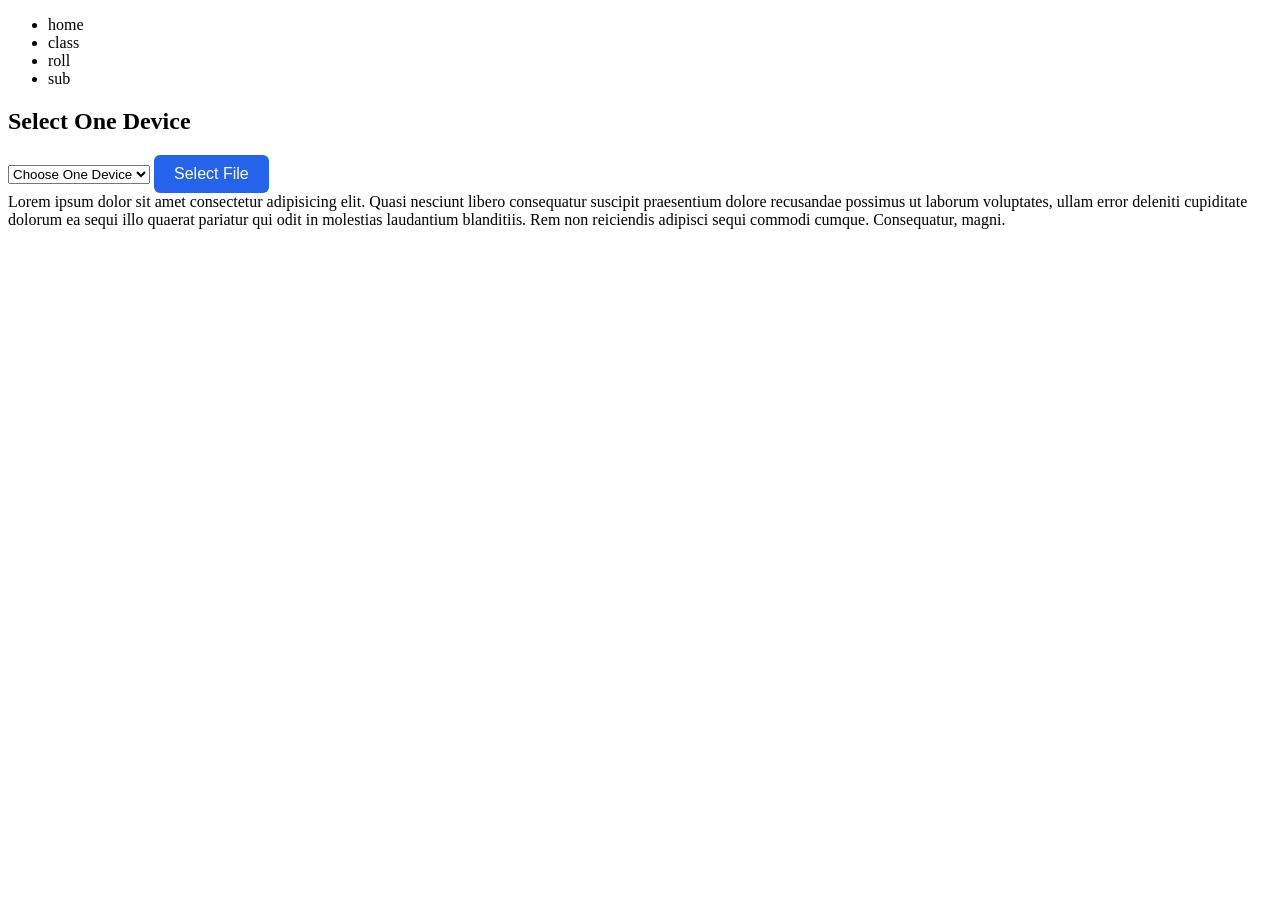
==== index.html @ aed2cb81 "Eventlistener" ====
<!DOCTYPE html>
<html>

<head>
    <title>JavaScript</title>
    <style>
        .btn {
            background-color: #2563eb;
            /* Clean blue background */
            color: #ffffff;
            /* White text */
            padding: 10px 20px;
            /* Comfortable spacing inside */
            font-size: 16px;
            /* Readable text size */
            font-family: sans-serif;
            /* Clean font */
            font-weight: 500;
            border: none;
            /* Removes default ugly border */
            border-radius: 6px;
            /* Slightly rounded corners */
            cursor: pointer;
            /* Shows hand pointer on hover */
            transition: background-color 0.2s ease, transform 0.1s ease;
        }

        /* Darkens slightly when hovered */
        .btn:hover {
            background-color: #1d4ed8;
        }
    </style>
</head>

<body>
    <ul>
        <li>home</li>
        <li>class</li>
        <li>roll</li>
        <li>sub</li>
    </ul>
    <h2>Select One Device</h2>
    <select name="Device">
        <option selected disabled value="Aple">Choose One Device</option>
        <option value="Apple">Apple</option>
        <option value="Lava">Lava</option>
        <option value="Xiomi">Xiomi</option>
        <option value="Samsung">Samsung</option>
    </select>

    <input type="file" style="display: none;">

    <button class="btn">Select File</button>
    <div class="div">Lorem ipsum dolor sit amet consectetur adipisicing elit. Quasi nesciunt libero consequatur suscipit
        praesentium dolore recusandae possimus ut laborum voluptates, ullam error deleniti cupiditate dolorum ea sequi
        illo quaerat pariatur qui odit in molestias laudantium blanditiis. Rem non reiciendis adipisci sequi commodi
        cumque. Consequatur, magni.</div>


    <script src="js.js"></script>

</body>

</html>
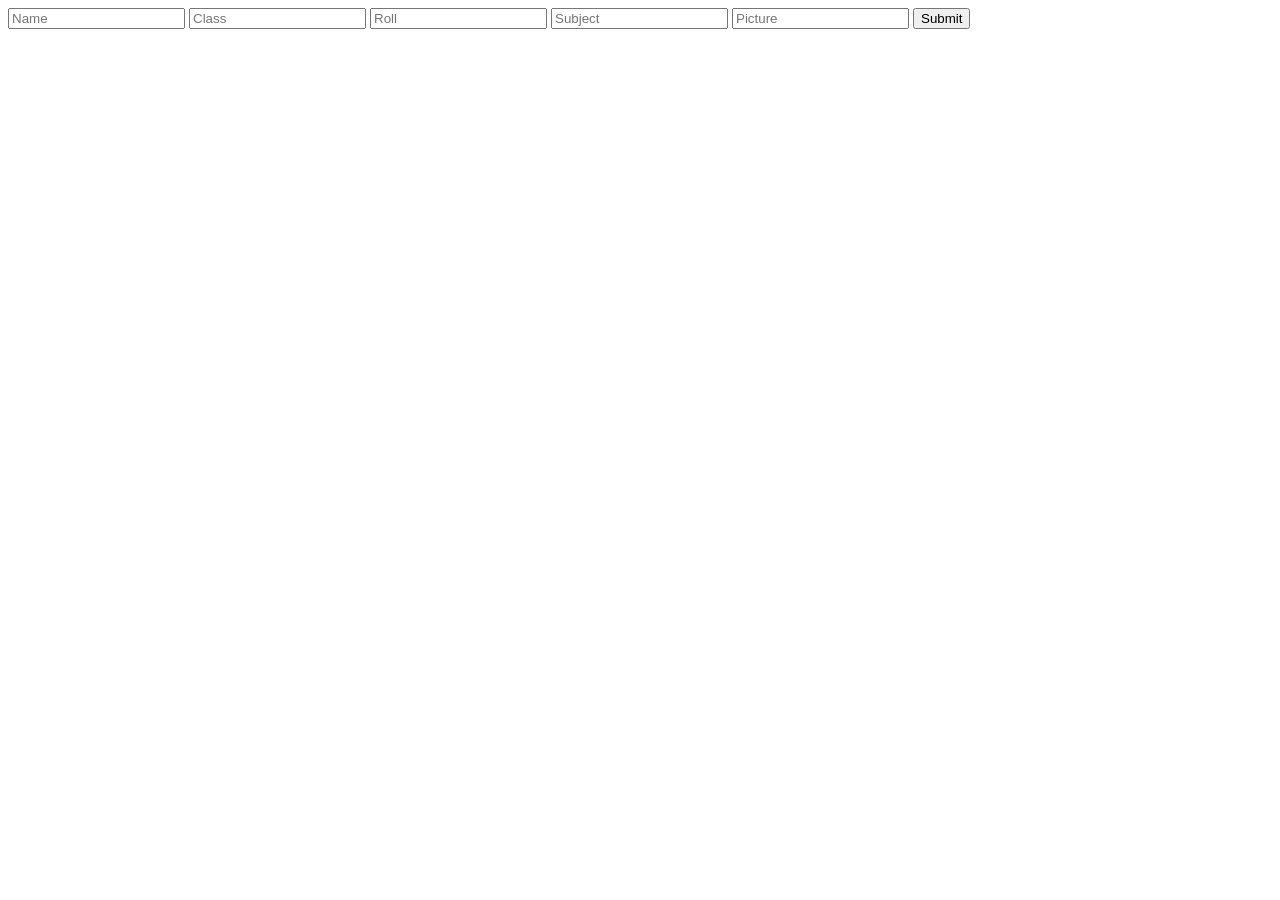
==== commit d47e89f6: "Eventlistener" ====
--- a/index.html
+++ b/index.html
@@ -33,6 +33,7 @@
 </head>
 
 <body>
+    <!--
     <ul>
         <li>home</li>
         <li>class</li>
@@ -54,7 +55,16 @@
     <div class="div">Lorem ipsum dolor sit amet consectetur adipisicing elit. Quasi nesciunt libero consequatur suscipit
         praesentium dolore recusandae possimus ut laborum voluptates, ullam error deleniti cupiditate dolorum ea sequi
         illo quaerat pariatur qui odit in molestias laudantium blanditiis. Rem non reiciendis adipisci sequi commodi
-        cumque. Consequatur, magni.</div>
+        cumque. Consequatur, magni.</div>-->
+
+    <form action="">
+        <input type="text" placeholder="Name">
+        <input type="text" placeholder="Class">
+        <input type="text" placeholder="Roll">
+        <input type="text" placeholder="Subject">
+        <input type="text" placeholder="Picture">
+        <input type="submit" placeholder="Submit">
+    </form>
 
 
     <script src="js.js"></script>
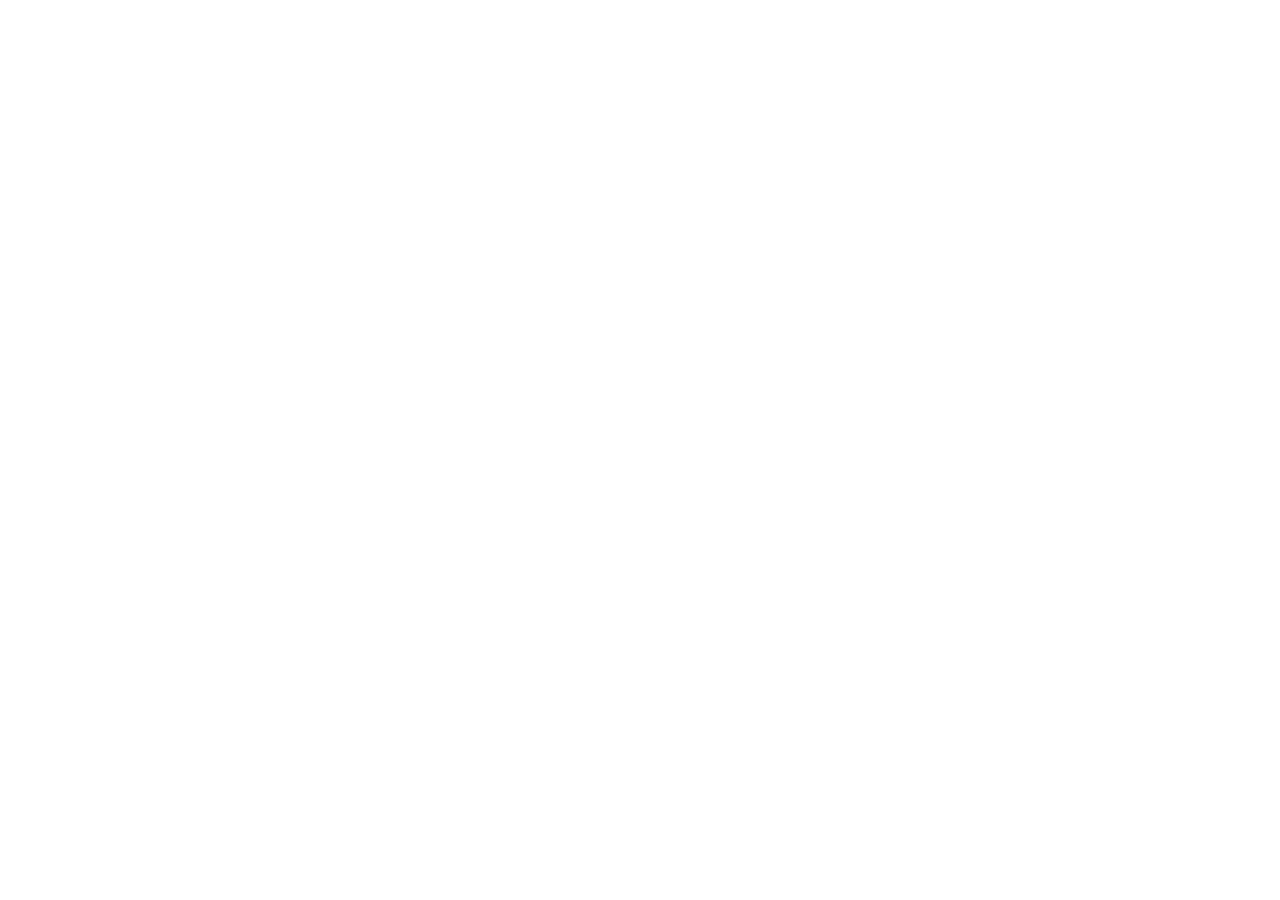
==== commit 78cadbc4: "Event listener" ====
--- a/index.html
+++ b/index.html
@@ -4,31 +4,60 @@
 <head>
     <title>JavaScript</title>
     <style>
-        .btn {
+        /* .btn {
             background-color: #2563eb;
-            /* Clean blue background */
-            color: #ffffff;
-            /* White text */
-            padding: 10px 20px;
-            /* Comfortable spacing inside */
-            font-size: 16px;
-            /* Readable text size */
-            font-family: sans-serif;
-            /* Clean font */
-            font-weight: 500;
-            border: none;
-            /* Removes default ugly border */
-            border-radius: 6px;
-            /* Slightly rounded corners */
-            cursor: pointer;
-            /* Shows hand pointer on hover */
-            transition: background-color 0.2s ease, transform 0.1s ease;
+            /* Clean blue background 
+        color: #ffffff;
+         White text 
+        padding: 10px 20px;
+         Comfortable spacing inside 
+        font-size: 16px;
+         Readable text size 
+        font-family: sans-serif;
+         Clean font
+        font-weight: 500;
+        border: none;
+         Removes default ugly border 
+        border-radius: 6px;
+         Slightly rounded corners 
+        cursor: pointer;
+         Shows hand pointer on hover 
+        transition: background-color 0.2s ease,
+        transform 0.1s ease;
+        }
+        Darkens slightly when hovered 
+        .btn:hover {
+            background-color: #1d4ed8;
+        } */
+/* 
+        .card {
+            background-color: white;
+            width: 260px;
+            padding: 20px;
+            border: 1px solid #ccc;
+            border-radius: 10px;
+            text-align: center;
         }
 
-        /* Darkens slightly when hovered */
-        .btn:hover {
-            background-color: #1d4ed8;
+        img {
+            width: 100px;
+            height: 100px;
+            border-radius: 50%;
+            object-fit: cover;
+            border: 2px solid #333;
         }
+
+        p {
+            text-align: left;
+            margin: 10px 0;
+            font-size: 16px;
+        } */
+
+        /* .color{
+            height: 400px;
+            width: 400px;
+            background: red;
+        } */
     </style>
 </head>
 
@@ -57,15 +86,24 @@
         illo quaerat pariatur qui odit in molestias laudantium blanditiis. Rem non reiciendis adipisci sequi commodi
         cumque. Consequatur, magni.</div>-->
 
-    <form action="">
-        <input type="text" placeholder="Name">
-        <input type="text" placeholder="Class">
-        <input type="text" placeholder="Roll">
-        <input type="text" placeholder="Subject">
-        <input type="text" placeholder="Picture">
-        <input type="submit" placeholder="Submit">
-    </form>
+    <!-- <div class="main">
+        <form action="" style="gap: 10px;
+                        flex-direction: column;
+                        align-items: center;
+                        justify-content: center;
+                        display: flex;">
+            <input type="text" placeholder="Name">
+            <input type="text" placeholder="Class">
+            <input type="text" placeholder="Roll">
+            <input type="text" placeholder="Subject">
+            <input type="text" placeholder="Picture">
+            <input type="submit" placeholder="Submit">
+        </form>
+    </div> -->
 
+    <div class="color">
+
+    </div>
 
     <script src="js.js"></script>
 
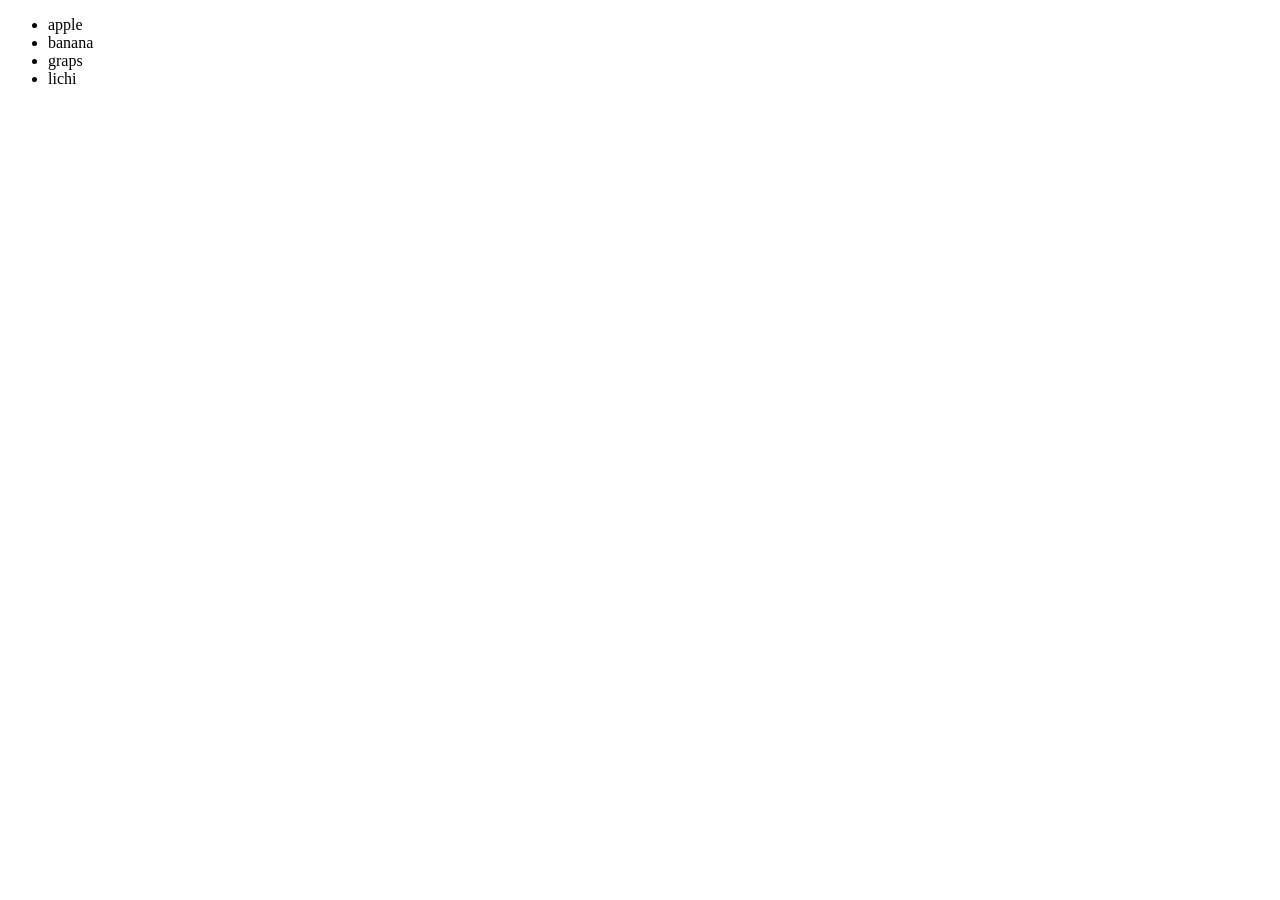
==== commit f4c4bb0e: "Event listener" ====
--- a/index.html
+++ b/index.html
@@ -101,9 +101,16 @@
         </form>
     </div> -->
 
-    <div class="color">
+    <!-- <div class="color">
 
-    </div>
+    </div> -->
+
+    <ul>
+        <li>apple</li>
+        <li>banana</li>
+        <li>graps</li>
+        <li>lichi</li>
+    </ul>
 
     <script src="js.js"></script>
 
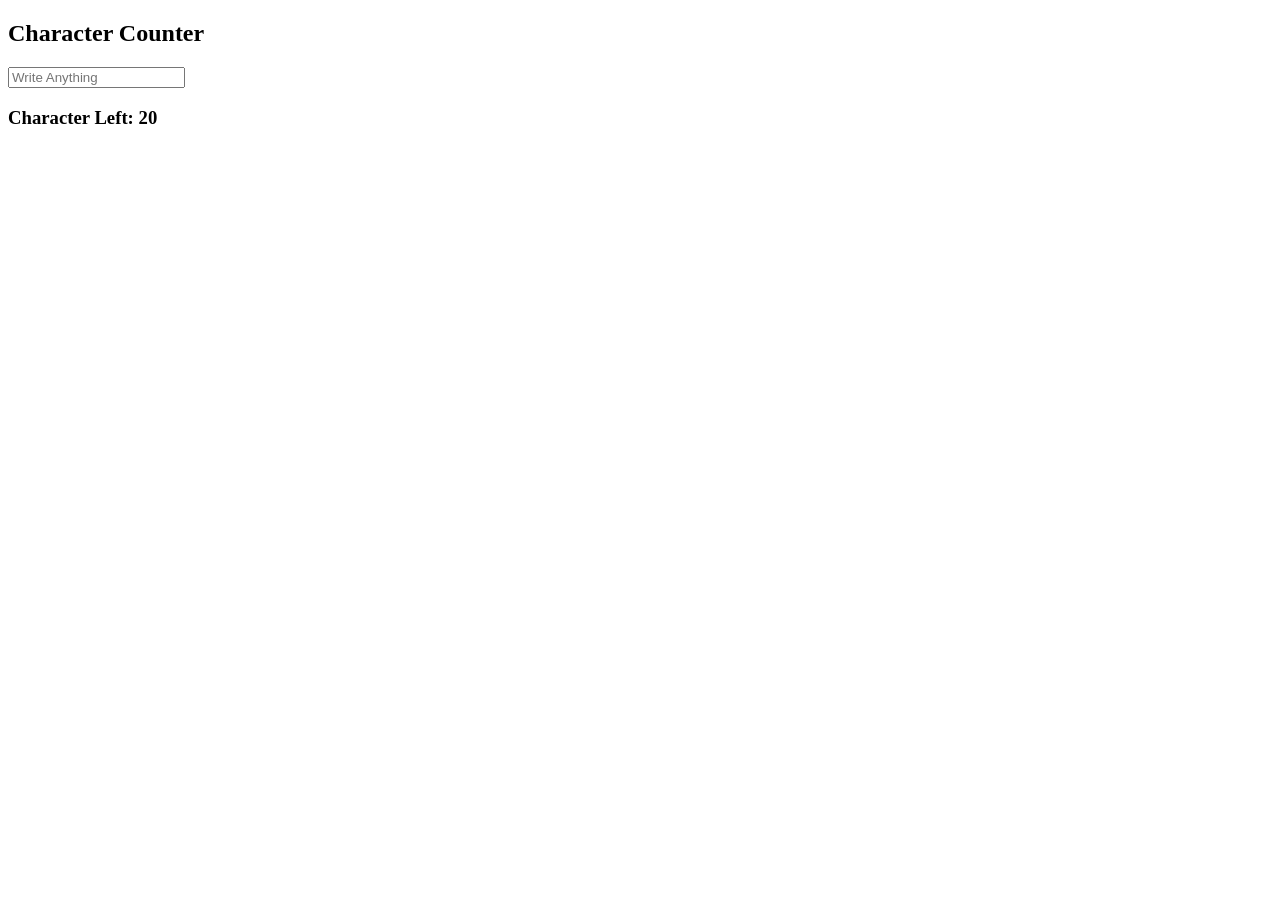
==== commit f0135a3b: "Event listener" ====
--- a/index.html
+++ b/index.html
@@ -105,13 +105,15 @@
 
     </div> -->
 
-    <ul>
+    <!-- <ul>
         <li>apple</li>
         <li>banana</li>
         <li>graps</li>
         <li>lichi</li>
-    </ul>
-
+    </ul> -->
+    <h2>Character Counter</h2>
+    <input type="text" placeholder="Write Anything">
+    <h3>Character Left: <span>20</span></h3>
     <script src="js.js"></script>
 
 </body>
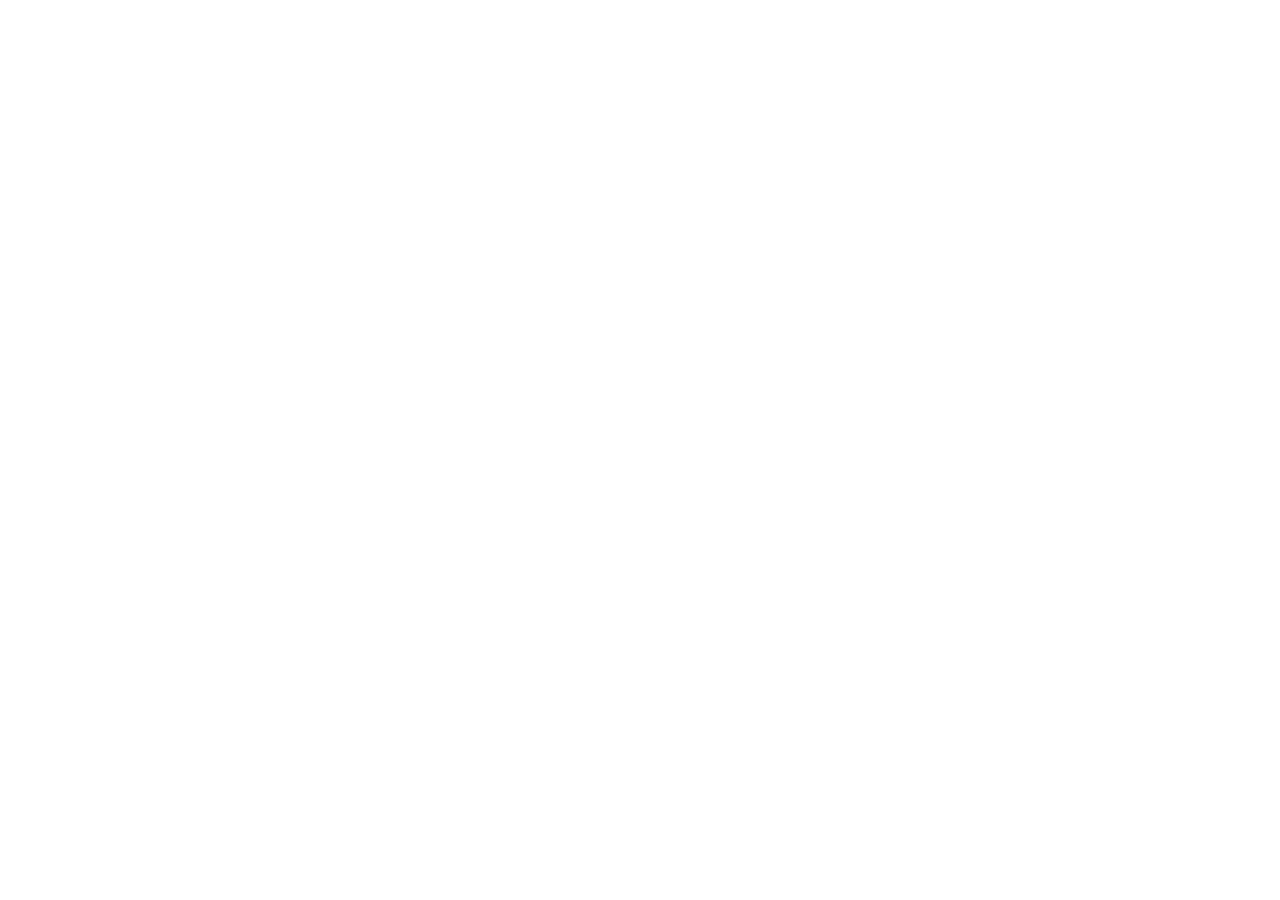
==== commit 5c50a994: "Form Validation" ====
--- a/index.html
+++ b/index.html
@@ -3,10 +3,11 @@
 
 <head>
     <title>JavaScript</title>
-    <style>
-        /* .btn {
+    <link rel="stylesheet" href="style.css">
+    <!-- <style>
+       /* .btn {
             background-color: #2563eb;
-            /* Clean blue background 
+            /* C lean blue background 
         color: #ffffff;
          White text 
         padding: 10px 20px;
@@ -58,7 +59,7 @@
             width: 400px;
             background: red;
         } */
-    </style>
+    </style> -->
 </head>
 
 <body>
@@ -111,9 +112,43 @@
         <li>graps</li>
         <li>lichi</li>
     </ul> -->
-    <h2>Character Counter</h2>
+    <!-- <h2>Character Counter</h2>
     <input type="text" placeholder="Write Anything">
     <h3>Character Left: <span>20</span></h3>
+    <script src="js.js"></script> -->
+
+     <!-- <div class="container">
+        <h2>Registration Form</h2>
+
+        <form id="myForm" autocomplete="off">
+
+            <div class="form-group">
+                <label for="username">Username</label>
+                <input type="text" id="username" placeholder="Enter username">
+                <small id="usernameError"></small>
+            </div>
+
+            <div class="form-group">
+                <label for="email">Email</label>
+                <input type="text" id="email" placeholder="Enter email">
+                <small id="emailError"></small>
+            </div>
+
+            <div class="form-group">
+                <label for="password">Password</label>
+                <input type="password" id="password" placeholder="Enter password">
+                <small id="passwordError"></small>
+            </div>
+
+            <button type="submit">Register</button>
+
+            <p id="successMessage"></p>
+
+        </form>
+    </div> -->
+
+    
+
     <script src="js.js"></script>
 
 </body>
--- a/style.css
+++ b/style.css
@@ -0,0 +1,84 @@
+/* 
+* {
+    margin: 0;
+    padding: 0;
+    box-sizing: border-box;
+}
+
+body {
+    font-family: Arial, sans-serif;
+    background: #f0f2f5;
+    display: flex;
+    justify-content: center;
+    align-items: center;
+    min-height: 100vh;
+}
+
+.container {
+    background: white;
+    width: 400px;
+    padding: 30px;
+    border-radius: 10px;
+    box-shadow: 0 4px 15px rgba(0,0,0,0.1);
+}
+
+h2 {
+    text-align: center;
+    margin-bottom: 25px;
+    color: #333;
+}
+
+.form-group {
+    margin-bottom: 18px;
+}
+
+label {
+    display: block;
+    margin-bottom: 7px;
+    font-weight: bold;
+    color: #333;
+}
+
+input {
+    width: 100%;
+    padding: 12px;
+    border: 1px solid #ccc;
+    border-radius: 5px;
+    outline: none;
+    font-size: 15px;
+}
+
+input:focus {
+    border-color: #007bff;
+}
+
+small {
+    display: block;
+    color: red;
+    font-size: 12px;
+    margin-top: 5px;
+    min-height: 14px;
+}
+
+button {
+    width: 100%;
+    padding: 12px;
+    background: #007bff;
+    color: white;
+    border: none;
+    border-radius: 5px;
+    font-size: 16px;
+    cursor: pointer;
+}
+
+button:hover {
+    background: #0056b3;
+}
+
+#successMessage {
+    display: block;
+    text-align: center;
+    color: green;
+    margin-top: 15px;
+    font-weight: bold;
+} */
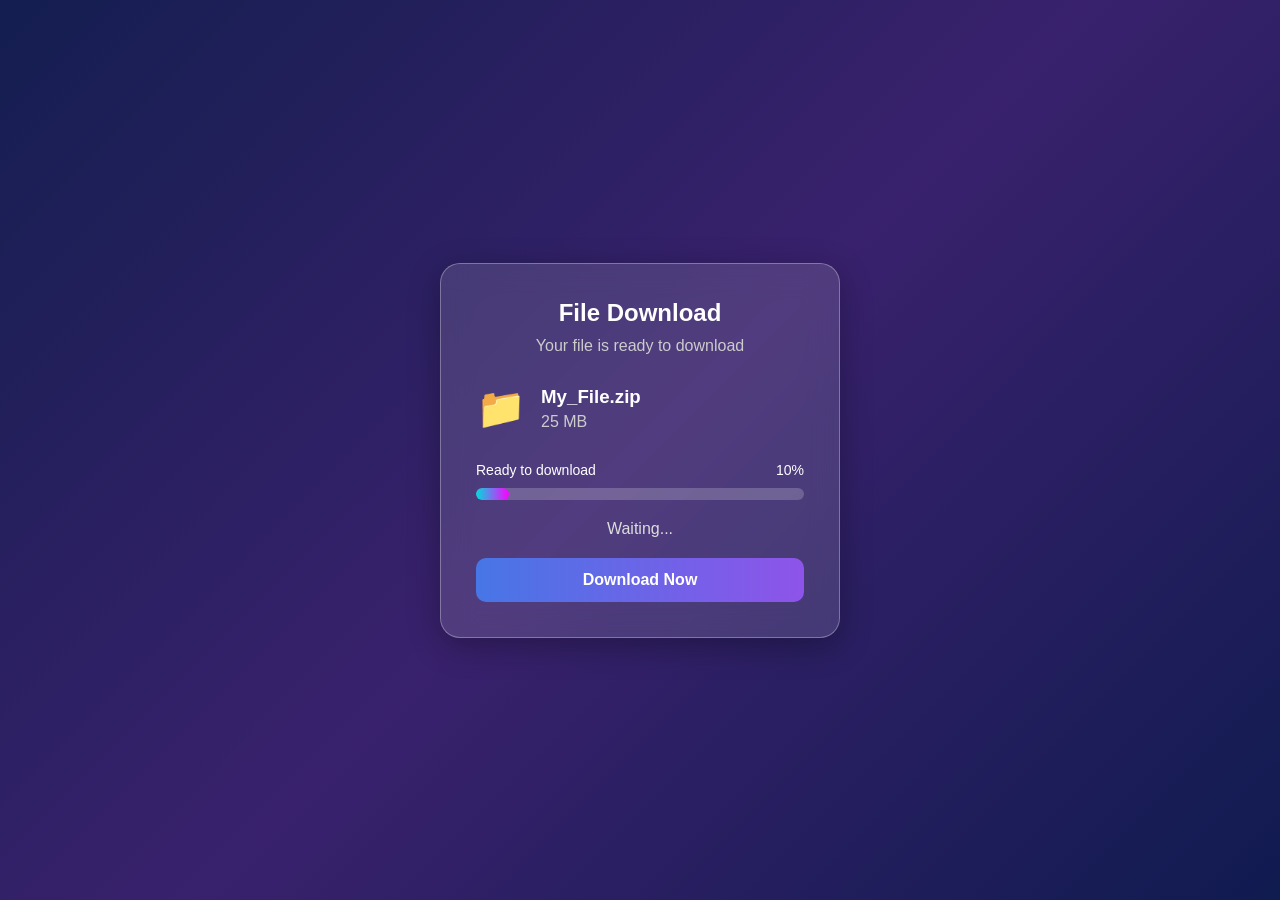
==== commit fcfd09e1: "SetInterval" ====
--- a/index.html
+++ b/index.html
@@ -147,7 +147,37 @@
         </form>
     </div> -->
 
-    
+     <div class="container">
+
+        <div class="download-box">
+
+            <h2>File Download</h2>
+            <p class="subtitle">Your file is ready to download</p>
+
+            <div class="file-info">
+                <span class="file-icon">📁</span>
+                <div>
+                    <h3>My_File.zip</h3>
+                    <p>25 MB</p>
+                </div>
+            </div>
+
+            <div class="progress-info">
+                <span id="status">Ready to download</span>
+                <span id="percentage">0%</span>
+            </div>
+
+            <div class="progress-bar">
+                <div class="progress" id="progress"></div>
+            </div>
+
+            <p id="downloadMessage">Waiting...</p>
+
+            <button id="downloadBtn">Download Now</button>
+
+        </div>
+
+    </div>
 
     <script src="js.js"></script>
 
--- a/style.css
+++ b/style.css
@@ -82,3 +82,143 @@
     margin-top: 15px;
     font-weight: bold;
 } */
+
+
+
+* {
+    margin: 0;
+    padding: 0;
+    box-sizing: border-box;
+}
+
+body {
+    min-height: 100vh;
+    display: flex;
+    justify-content: center;
+    align-items: center;
+    font-family: Arial, sans-serif;
+
+    background: linear-gradient(
+        135deg,
+        #141e50,
+        #39216d,
+        #101b50
+    );
+}
+
+.container {
+    width: 100%;
+    display: flex;
+    justify-content: center;
+    padding: 20px;
+}
+
+.download-box {
+    width: 400px;
+    padding: 35px;
+
+    color: white;
+
+    background: rgba(255, 255, 255, 0.12);
+    backdrop-filter: blur(15px);
+    -webkit-backdrop-filter: blur(15px);
+
+    border: 1px solid rgba(255, 255, 255, 0.3);
+    border-radius: 20px;
+
+    box-shadow: 0 8px 32px rgba(0, 0, 0, 0.3);
+}
+
+h2 {
+    text-align: center;
+    margin-bottom: 10px;
+}
+
+.subtitle {
+    text-align: center;
+    color: #ccc;
+    margin-bottom: 30px;
+}
+
+.file-info {
+    display: flex;
+    align-items: center;
+    gap: 15px;
+    margin-bottom: 30px;
+}
+
+.file-icon {
+    font-size: 40px;
+}
+
+.file-info p {
+    color: #ccc;
+    margin-top: 5px;
+}
+
+.progress-info {
+    display: flex;
+    justify-content: space-between;
+    margin-bottom: 10px;
+    font-size: 14px;
+}
+
+.progress-bar {
+    width: 100%;
+    height: 12px;
+
+    background: rgba(255, 255, 255, 0.2);
+    border-radius: 20px;
+    overflow: hidden;
+}
+
+.progress {
+    width: 0%;
+    height: 100%;
+
+    background: linear-gradient(
+        90deg,
+        #00dbde,
+        #fc00ff
+    );
+
+    border-radius: 20px;
+}
+
+#downloadMessage {
+    text-align: center;
+    margin: 20px 0;
+    color: #ddd;
+}
+
+button {
+    width: 100%;
+    padding: 13px;
+
+    border: none;
+    border-radius: 10px;
+
+    background: linear-gradient(
+        90deg,
+        #4776e6,
+        #8e54e9
+    );
+
+    color: white;
+    font-size: 16px;
+    font-weight: bold;
+
+    cursor: pointer;
+    transition: 0.3s;
+}
+
+button:hover {
+    transform: scale(1.03);
+    box-shadow: 0 5px 20px rgba(100, 100, 255, 0.4);
+}
+
+button:disabled {
+    opacity: 0.6;
+    cursor: not-allowed;
+    transform: none;
+}
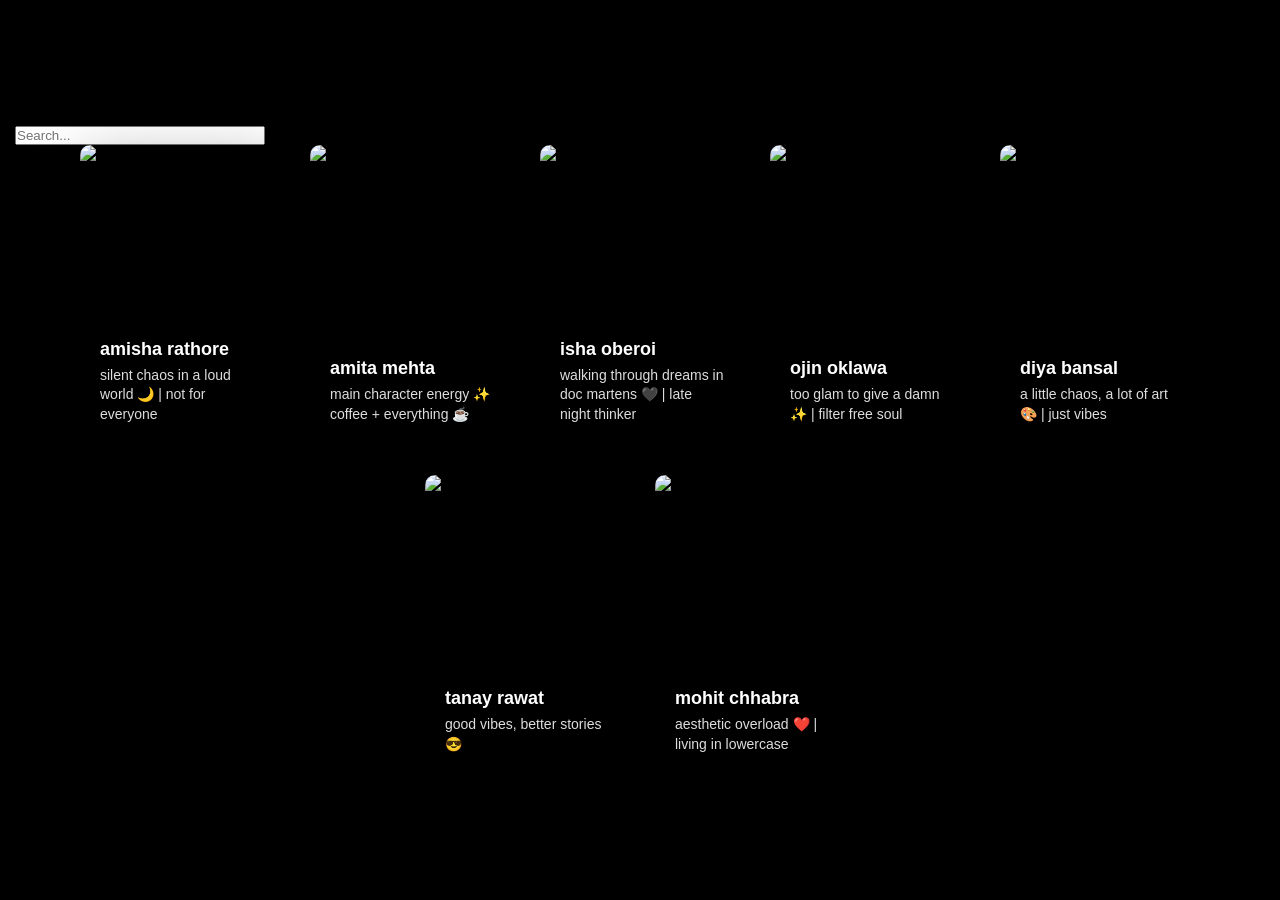
==== commit 2ea75c89: "Built a search functionality" ====
--- a/index.html
+++ b/index.html
@@ -117,7 +117,7 @@
     <h3>Character Left: <span>20</span></h3>
     <script src="js.js"></script> -->
 
-     <!-- <div class="container">
+    <!-- <div class="container">
         <h2>Registration Form</h2>
 
         <form id="myForm" autocomplete="off">
@@ -147,7 +147,7 @@
         </form>
     </div> -->
 
-     <div class="container">
+    <!-- <div class="container">
 
         <div class="download-box">
 
@@ -177,10 +177,22 @@
 
         </div>
 
+    </div> -->
+
+
+
+
+
+    <div class="flex flex-col gap-10 items-center">
+
+        <input class="px-5 py-5 rounded outline-none bg-[#111] text-[#888]" type="text" placeholder="Search...">
+
+        <div class="cards flex gap-10">
+        </div>
+
     </div>
 
     <script src="js.js"></script>
-
 </body>
 
 </html>
--- a/style.css
+++ b/style.css
@@ -85,7 +85,7 @@
 
 
 
-* {
+/* * {
     margin: 0;
     padding: 0;
     box-sizing: border-box;
@@ -221,4 +221,129 @@
     opacity: 0.6;
     cursor: not-allowed;
     transform: none;
-}
+} */
+
+
+
+/* =========================
+   GLOBAL STYLING
+========================= */
+
+
+* {
+    margin: 0;
+    padding: 0;
+    box-sizing: border-box;
+}
+
+body {
+    background: #000;
+    display: flex;
+    justify-content: center;
+    align-items: center;
+    min-height: 100vh;
+    padding: 30px 15px;
+    font-family: "Helvetica Neue", sans-serif;
+}
+
+.flex.flex-col {
+    width: 100%;
+}
+
+input {
+    width: 250px;
+    max-width: 100%;
+}
+
+.cards {
+    display: flex;
+    justify-content: center;
+    flex-wrap: wrap;
+    gap: 30px;
+    width: 100%;
+}
+
+.card {
+    position: relative;
+    width: 200px;
+    height: 300px;
+    overflow: hidden;
+    border-radius: 10px;
+    box-shadow: 0 20px 60px rgba(0, 0, 0, 0.4);
+    flex-shrink: 0;
+}
+
+.bg-img {
+    width: 100%;
+    height: 100%;
+    object-fit: cover;
+    display: block;
+}
+
+.blurred-layer {
+    position: absolute;
+    bottom: 0;
+    left: 0;
+    width: 100%;
+    height: 100%;
+
+    background-size: cover;
+    background-position: center;
+    background-repeat: no-repeat;
+
+    filter: blur(10px);
+    transform: scale(1.1);
+    transform-origin: center;
+
+    z-index: 1;
+
+    mask-image: linear-gradient(
+        to top,
+        black 0%,
+        black 30%,
+        transparent 100%
+    );
+
+    -webkit-mask-image: linear-gradient(
+        to top,
+        black 0%,
+        black 30%,
+        transparent 100%
+    );
+}
+
+.content {
+    position: absolute;
+    bottom: 20px;
+    left: 20px;
+    right: 15px;
+    color: white;
+    z-index: 2;
+}
+
+.content h3 {
+    font-size: 18px;
+    font-weight: bold;
+    margin-bottom: 6px;
+}
+
+.content p {
+    font-size: 14px;
+    color: #ddd;
+    line-height: 1.4;
+}
+
+@media (max-width: 600px) {
+    body {
+        align-items: flex-start;
+    }
+
+    .cards {
+        gap: 20px;
+    }
+
+    .card {
+        width: 160px;
+        height: 250px;
+    }
+}
